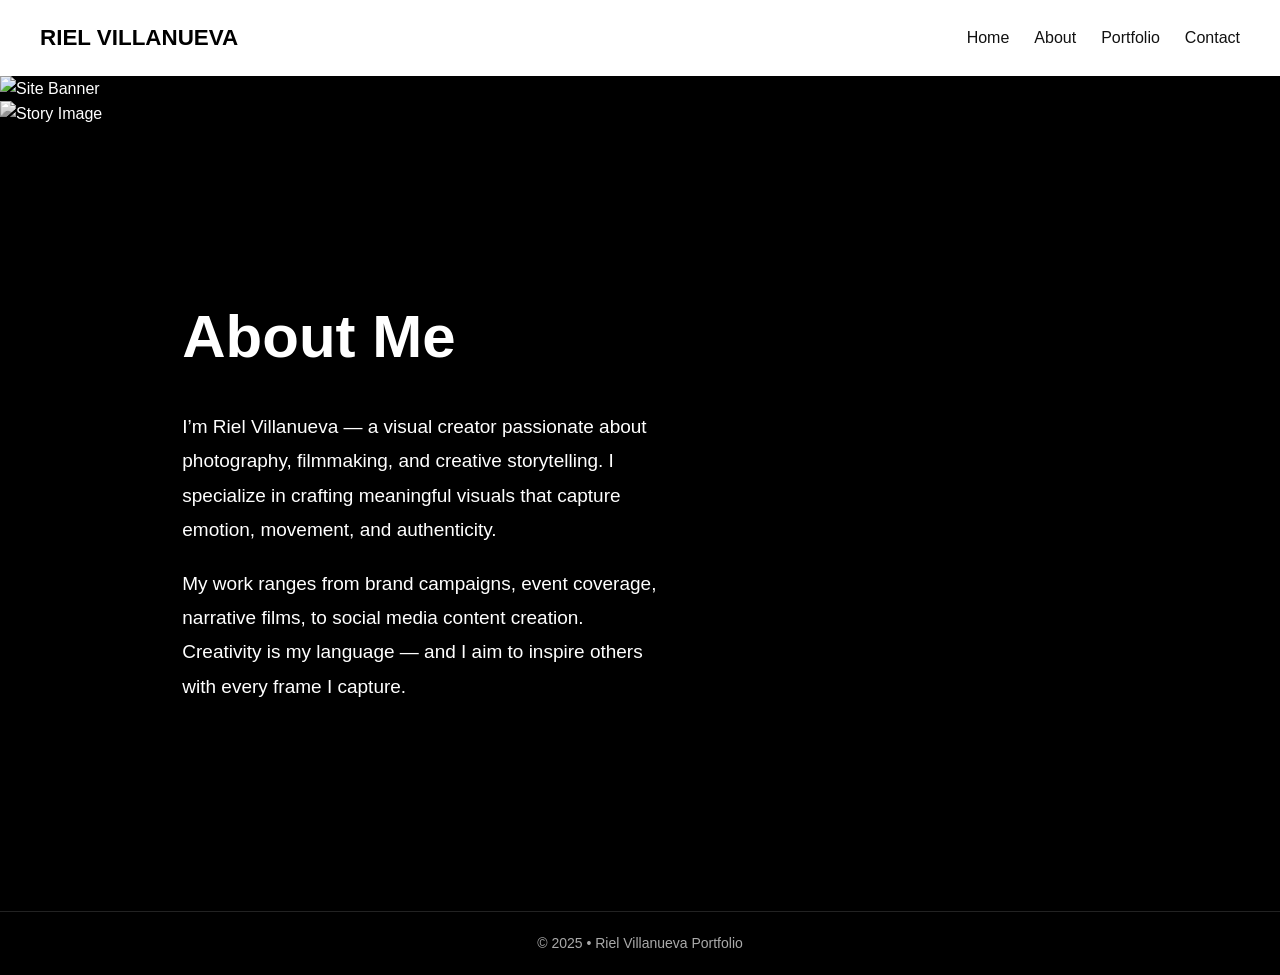
==== RielVPortfolio/about.html @ 10244e3b "Add files via upload" ====
<!DOCTYPE html>
<html lang="en">
<head>
  <meta charset="UTF-8">
  <title>About — Riel Villanueva</title>
</head>

<body>
<nav>
  <div class="logo">RIEL VILLANUEVA</div>
  <ul>
    <li><a href="index.html">Home</a></li>
    <li><a href="about.html">About</a></li>
    <li><a href="portfolio.html">Portfolio</a></li>
    <li><a href="contact.html">Contact</a></li>
  </ul>
</nav>

<div class="banner">
  <img src="RIEL VILLANUEVA BANNER.png" alt="Site Banner">
</div>





<section class="about-featured-message">
  <div class="about-story-image">
    <img src="Riel's Photo - About.jpg" alt="Story Image">
  </div>
  <div class="about-section-title">
    <h1>About Me</h1>
    <p>I’m Riel Villanueva — a visual creator passionate about photography, filmmaking, and creative storytelling. I specialize in crafting meaningful visuals that capture emotion, movement, and authenticity.</p>
    <p>My work ranges from brand campaigns, event coverage, narrative films, to social media content creation. Creativity is my language — and I aim to inspire others with every frame I capture.</p>
  </div>
</section>






<footer>
  © 2025 • Riel Villanueva Portfolio
</footer>

</body>
</html>


<style> 
/* ---- Global Reset ---- */
* {
  margin: 0;
  padding: 0;
  box-sizing: border-box;
  font-family: 'Poppins', sans-serif;
}




/* ---- Body ---- */
body {
  background: #000000;
  color: hsl(0, 0%, 100%);
  line-height: 1.6;
}







/* ---- Navigation Bar ---- */
nav {
  width: 100%;
  padding: 20px 40px;
  background: white;
  display: flex;
  justify-content: space-between;
  align-items: center;
  position: sticky;
  top: 0;
  box-shadow: 0 2px 10px rgba(0,0,0,0.1);
  z-index: 100;
}

nav .logo {
  font-size: 1.4rem;
  font-weight: 600;
  color: black;
}

nav ul {
  list-style: none;
  display: flex;
  gap: 25px;
}

nav ul li a {
  text-decoration: none;
  color: #111;
  font-weight: 500;
  transition: 0.3s;
}

nav ul li a:hover {
  color: #0078ff;
}

.banner img {
  width: 100%;
  display: block;
}


.about-featured-message {
  width: 100%;
  display: flex;
  background: #000;
  height: 90vh;
  overflow: hidden;
}

.about-story-image {
  height: 1200px;
}

.about-story-image img {
  width: 100%;
  height: 100%;
  object-fit: cover;
  filter: grayscale(100%); 
}

.about-section-title {
  width: 50%;
  padding: 80px 80px;
  display: flex;
  flex-direction: column;
  justify-content: center;
  color: #fff;
}

.about-section-title h1 {
  font-size: 60px;
  font-weight: 700;
  margin-bottom: 25px;
}

.about-section-title p {
  font-size: 19px;
  line-height: 1.8;
  margin-bottom: 20px;
  max-width: 600px;
}
  
/* ---- Footer ---- */
footer {
  text-align: center;
  padding: 20px 0;
  color: #aaa;
  background: #000;
  border-top: 1px solid #222;
  font-size: 14px;
}

</style>
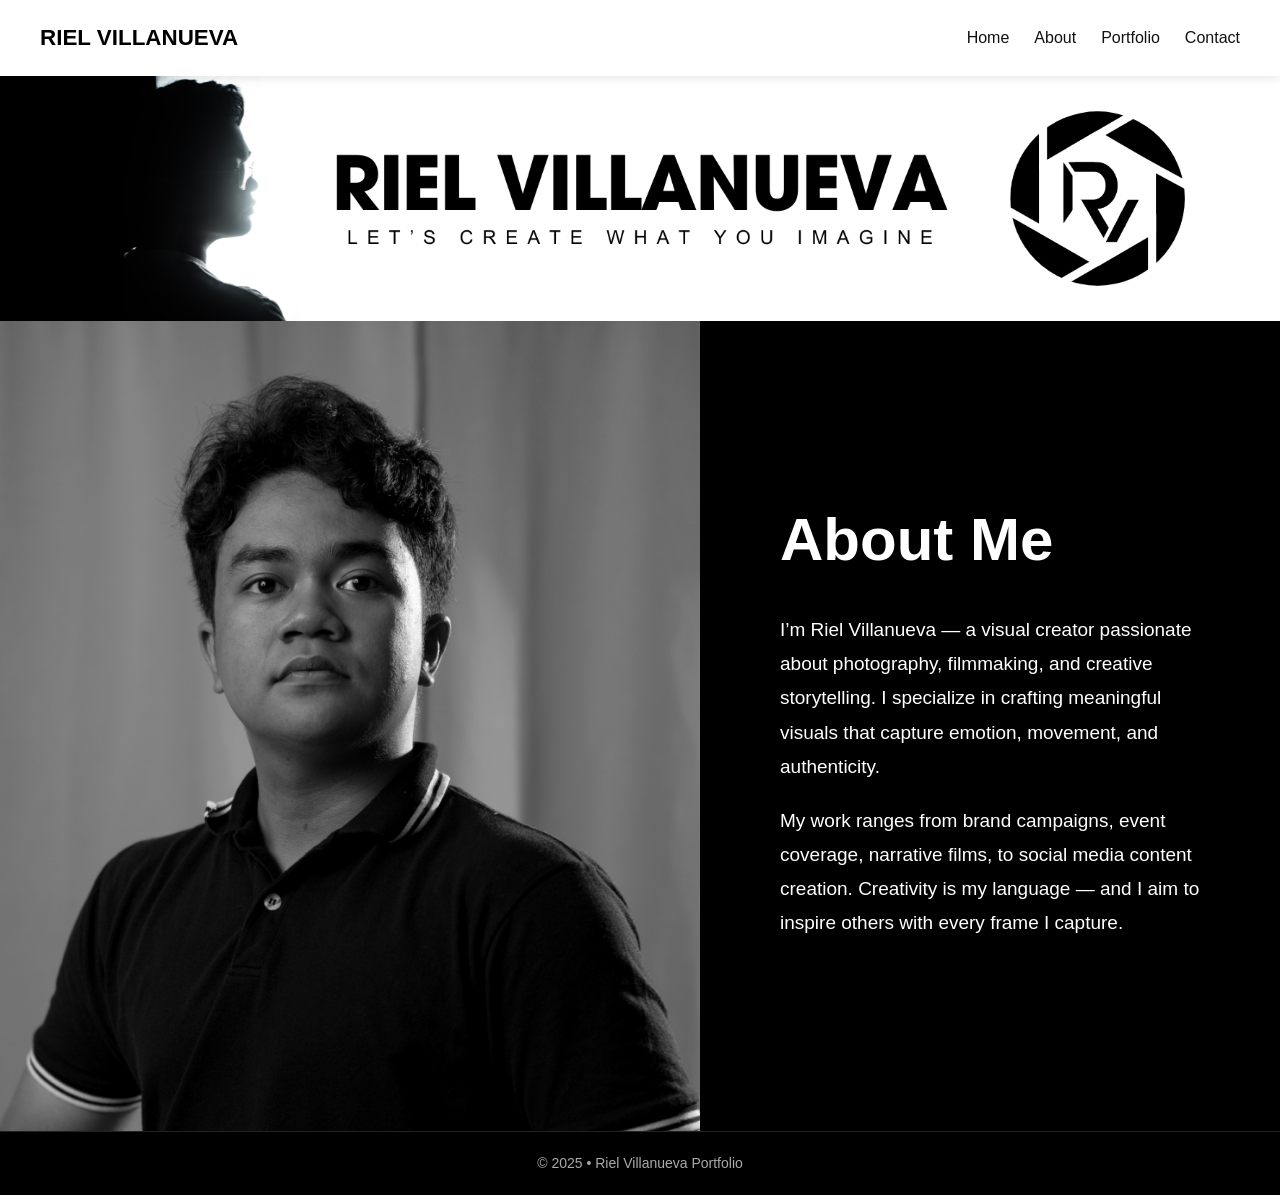
==== commit da4dd86a: "Update about.html" ====
--- a/RielVPortfolio/about.html
+++ b/RielVPortfolio/about.html
@@ -26,7 +26,7 @@
 
 <section class="about-featured-message">
   <div class="about-story-image">
-    <img src="Riel's Photo - About.jpg" alt="Story Image">
+    <img src="Riel's Photo - About.JPG" alt="Story Image">
   </div>
   <div class="about-section-title">
     <h1>About Me</h1>
@@ -167,4 +167,5 @@
   font-size: 14px;
 }
 
-</style>+
+</style>
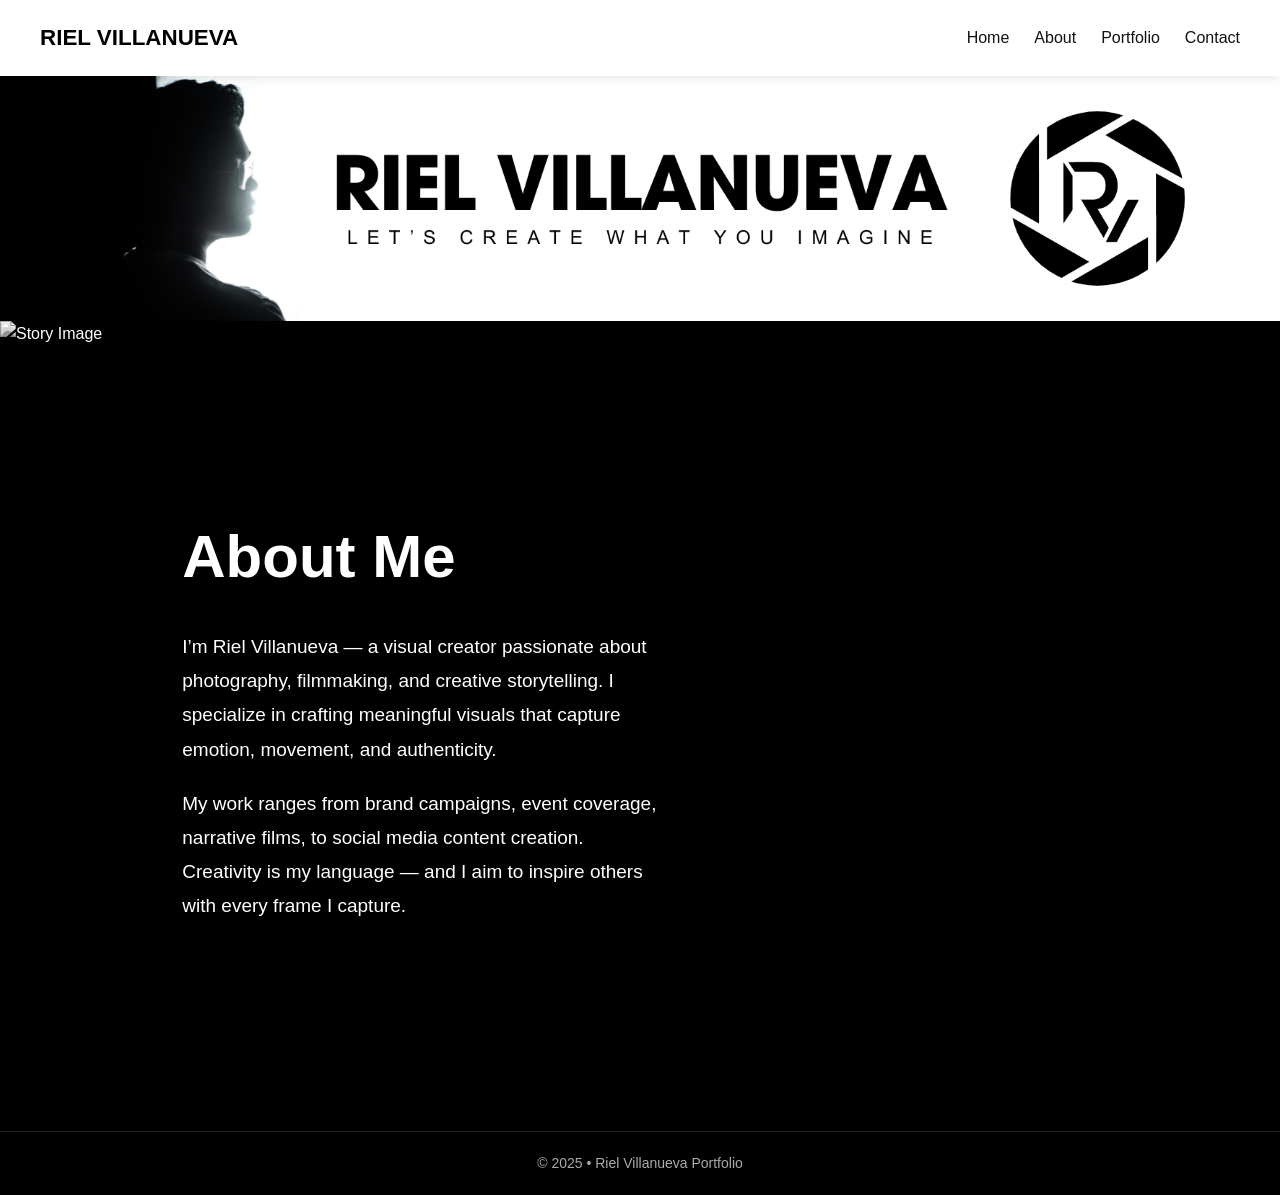
==== commit bca7afb3: "Update about.html" ====
--- a/RielVPortfolio/about.html
+++ b/RielVPortfolio/about.html
@@ -26,7 +26,7 @@
 
 <section class="about-featured-message">
   <div class="about-story-image">
-    <img src="Riel's Photo - About.JPG" alt="Story Image">
+    <img src="Riel's Photo - About.jpg" alt="Story Image">
   </div>
   <div class="about-section-title">
     <h1>About Me</h1>
@@ -169,3 +169,4 @@
 
 
 </style>
+
